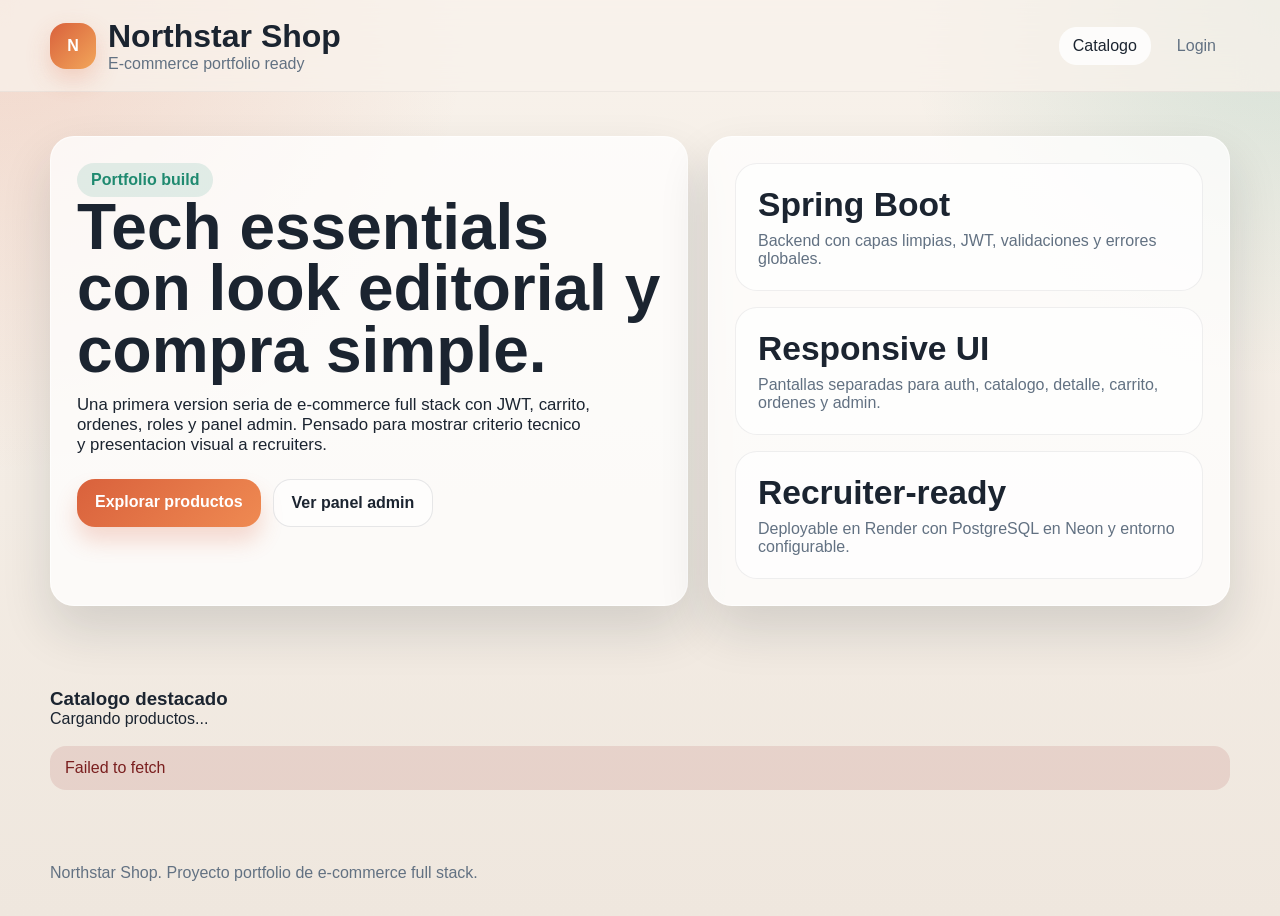
==== frontend/admin.html @ 26df7581 "Initial portfolio e-commerce" ====
<!DOCTYPE html>
<html lang="es">
<head>
    <meta charset="UTF-8">
    <meta name="viewport" content="width=device-width, initial-scale=1.0">
    <title>Northstar Shop | Admin</title>
    <link rel="stylesheet" href="css/styles.css">
</head>
<body>
    <header class="topbar">
        <div class="shell topbar-inner">
            <a class="brand" href="index.html">
                <div class="brand-mark">N</div>
                <div class="brand-copy">
                    <h1>Northstar Shop</h1>
                    <p>Panel administrativo</p>
                </div>
            </a>
            <nav class="nav-links" data-auth-links></nav>
        </div>
    </header>

    <main class="admin-wrapper">
        <div class="shell">
            <div class="section-head">
                <div>
                    <h3>Panel admin</h3>
                    <p>Alta y baja de categorias y productos para mostrar permisos por rol.</p>
                </div>
            </div>
            <div id="adminMessage" class="message"></div>

            <section class="admin-grid">
                <article class="panel-card">
                    <h4>Nueva categoria</h4>
                    <form id="categoryForm" class="form-grid">
                        <input id="categoryId" type="hidden">
                        <div class="field">
                            <label for="categoryName">Nombre</label>
                            <input id="categoryName" required>
                        </div>
                        <div class="field">
                            <label for="categoryDescription">Descripcion</label>
                            <textarea id="categoryDescription" required></textarea>
                        </div>
                        <button class="btn" type="submit">Guardar categoria</button>
                    </form>
                </article>

                <article class="panel-card">
                    <h4>Nuevo producto</h4>
                    <form id="productForm" class="form-grid">
                        <input id="productId" type="hidden">
                        <div class="field">
                            <label for="productName">Nombre</label>
                            <input id="productName" required>
                        </div>
                        <div class="field">
                            <label for="productDescription">Descripcion</label>
                            <textarea id="productDescription" required></textarea>
                        </div>
                        <div class="split-2">
                            <div class="field">
                                <label for="productPrice">Precio</label>
                                <input id="productPrice" type="number" min="0.01" step="0.01" required>
                            </div>
                            <div class="field">
                                <label for="productStock">Stock</label>
                                <input id="productStock" type="number" min="0" required>
                            </div>
                        </div>
                        <div class="field">
                            <label for="productImageUrl">Image URL</label>
                            <input id="productImageUrl" type="url" required>
                        </div>
                        <div class="field">
                            <label for="productCategoryId">Categoria</label>
                            <select id="productCategoryId" required></select>
                        </div>
                        <button class="btn" type="submit">Guardar producto</button>
                    </form>
                </article>
            </section>

            <section class="section">
                <div class="product-grid">
                    <article class="panel-card">
                        <h4>Categorias</h4>
                        <div class="table-shell">
                            <table>
                                <thead>
                                    <tr><th>Nombre</th><th>Descripcion</th><th>Acciones</th></tr>
                                </thead>
                                <tbody id="adminCategories"></tbody>
                            </table>
                        </div>
                    </article>

                    <article class="panel-card">
                        <h4>Productos</h4>
                        <div class="table-shell">
                            <table>
                                <thead>
                                    <tr><th>Nombre</th><th>Categoria</th><th>Precio</th><th>Stock</th><th>Acciones</th></tr>
                                </thead>
                                <tbody id="adminProducts"></tbody>
                            </table>
                        </div>
                    </article>
                </div>
            </section>
        </div>
    </main>

    <script src="js/config.js"></script>
    <script src="js/common.js"></script>
    <script src="js/admin.js"></script>
</body>
</html>
---- frontend/css/styles.css ----
:root {
    --bg: #f4efe8;
    --surface: rgba(255, 255, 255, 0.72);
    --surface-strong: #fffaf5;
    --surface-dark: #1d2935;
    --text: #1b2430;
    --muted: #627182;
    --line: rgba(27, 36, 48, 0.09);
    --primary: #d9613c;
    --primary-dark: #b64727;
    --accent: #1f8a70;
    --shadow: 0 24px 50px rgba(23, 33, 43, 0.14);
    --radius: 24px;
    --radius-sm: 16px;
    --container: 1180px;
}

* { box-sizing: border-box; }
html { scroll-behavior: smooth; }
body {
    margin: 0;
    font-family: "Segoe UI", "Helvetica Neue", sans-serif;
    color: var(--text);
    background:
        radial-gradient(circle at top left, rgba(217, 97, 60, 0.18), transparent 30%),
        radial-gradient(circle at top right, rgba(31, 138, 112, 0.16), transparent 24%),
        linear-gradient(180deg, #f8f2eb 0%, #efe7de 100%);
    min-height: 100vh;
}
a { color: inherit; text-decoration: none; }
button, input, select, textarea { font: inherit; }
.shell { width: min(100% - 32px, var(--container)); margin: 0 auto; }
.topbar {
    position: sticky; top: 0; z-index: 50; backdrop-filter: blur(18px);
    background: rgba(248, 242, 235, 0.75); border-bottom: 1px solid rgba(27, 36, 48, 0.05);
}
.topbar-inner, .section-head, .cta-row, .pill-row, .nav-links, .quantity-row, .brand {
    display: flex; gap: 12px; flex-wrap: wrap;
}
.topbar-inner, .section-head { justify-content: space-between; align-items: end; }
.brand { align-items: center; }
.topbar-inner { padding: 18px 0; align-items: center; }
.brand-mark {
    width: 46px; height: 46px; border-radius: 16px; display: grid; place-items: center; color: white;
    font-weight: 800; background: linear-gradient(135deg, var(--primary), #f2a65a);
    box-shadow: 0 10px 24px rgba(217, 97, 60, 0.24);
}
.brand-copy h1, .brand-copy p, .section-head h3, .section-head p, .hero-copy h2, .hero-copy p { margin: 0; }
.brand-copy p, .meta, .helper-text, .empty-state, .notice { color: var(--muted); }
.nav-links a, .nav-links button, .pill, .btn, .btn-outline, .btn-muted, .danger-btn {
    border-radius: 18px; cursor: pointer; transition: 0.2s ease;
}
.nav-links a, .nav-links button, .pill {
    border: 0; background: transparent; padding: 10px 14px; color: var(--muted);
}
.nav-links a:hover, .nav-links button:hover, .nav-links .active { color: var(--text); background: rgba(255,255,255,0.8); }
.hero, .auth-wrapper, .detail-wrapper, .cart-wrapper, .orders-wrapper, .admin-wrapper { padding: 44px 0 54px; }
.hero-grid, .detail-grid, .cart-layout, .split-2, .product-grid, .admin-grid, .order-grid {
    display: grid; gap: 20px;
}
.hero-grid, .detail-grid { grid-template-columns: 1.1fr 0.9fr; }
.cart-layout { grid-template-columns: 1.5fr 0.9fr; overflow: hidden; }
.split-2 { grid-template-columns: repeat(2, 1fr); }
.product-grid, .admin-grid, .order-grid { grid-template-columns: repeat(auto-fit, minmax(260px, 1fr)); }
.hero-panel, .glass-card, .product-card, .order-card, .panel-card, .auth-card, .detail-grid, .cart-layout {
    background: rgba(255,255,255,0.75); border: 1px solid rgba(255,255,255,0.65); border-radius: var(--radius); box-shadow: var(--shadow);
}
.hero-copy, .stats, .auth-card, .detail-copy, .cart-items, .cart-summary, .order-card, .panel-card { padding: 26px; }
.stats { display: grid; gap: 16px; }
.stat-card { background: rgba(255,255,255,0.65); border-radius: 22px; padding: 22px; border: 1px solid rgba(27,36,48,0.07); }
.stat-card strong { display: block; font-size: 2.1rem; margin-bottom: 8px; }
.eyebrow, .label {
    display: inline-flex; padding: 8px 14px; border-radius: 999px; font-weight: 700;
    background: rgba(31,138,112,0.12); color: var(--accent);
}
.hero-copy h2 { font-size: clamp(2.2rem, 5vw, 4.2rem); line-height: 0.96; margin-bottom: 14px; }
.hero-copy p { margin-bottom: 24px; font-size: 1.05rem; max-width: 55ch; }
.btn, .btn-outline, .btn-muted, .danger-btn { border: 0; padding: 14px 18px; font-weight: 700; }
.btn { background: linear-gradient(135deg, var(--primary), #ef8a52); color: white; box-shadow: 0 14px 22px rgba(217,97,60,0.22); }
.btn-outline { border: 1px solid rgba(27,36,48,0.1); background: rgba(255,255,255,0.55); color: var(--text); }
.btn-muted { background: rgba(27,36,48,0.06); color: var(--text); }
.danger-btn { background: #982f2f; color: #fff; }
.pill { border: 1px solid rgba(27,36,48,0.08); background: rgba(255,255,255,0.55); }
.pill.active { background: var(--surface-dark); color: white; }
.section { padding: 28px 0 42px; }
.section-head { margin-bottom: 18px; }
.product-card { overflow: hidden; }
.product-card img, .detail-image img { width: 100%; height: 230px; object-fit: cover; display: block; }
.product-copy { padding: 18px; }
.price { font-size: 1.45rem; font-weight: 800; margin: 14px 0 10px; }
.stack, .form-grid, .field { display: grid; gap: 14px; }
.auth-card { width: min(100%, 520px); margin: 0 auto; }
.field label { font-size: 0.92rem; color: var(--muted); font-weight: 600; }
.field input, .field textarea, .field select {
    width: 100%; border: 1px solid rgba(27,36,48,0.1); background: rgba(255,255,255,0.86);
    padding: 14px 16px; border-radius: 16px; outline: none;
}
.field textarea { min-height: 120px; resize: vertical; }
.message { padding: 13px 15px; border-radius: 16px; display: none; margin-bottom: 14px; }
.message.error { display: block; background: rgba(152,47,47,0.12); color: #7a1f1f; }
.message.success { display: block; background: rgba(31,138,112,0.12); color: #13614f; }
.cart-summary { background: rgba(29,41,53,0.96); color: white; }
.cart-item {
    display: grid; grid-template-columns: 88px 1fr auto; gap: 16px; padding: 16px 0; border-bottom: 1px solid var(--line);
}
.cart-item img { width: 88px; height: 88px; object-fit: cover; border-radius: 18px; }
.table-shell { overflow-x: auto; }
table { width: 100%; border-collapse: collapse; }
th, td { text-align: left; padding: 14px 8px; border-bottom: 1px solid var(--line); }
.footer { padding: 18px 0 34px; color: var(--muted); }

@media (max-width: 960px) {
    .hero-grid, .detail-grid, .cart-layout { grid-template-columns: 1fr; }
}

@media (max-width: 720px) {
    .topbar-inner, .section-head { align-items: start; flex-direction: column; }
    .split-2 { grid-template-columns: 1fr; }
    .cart-item { grid-template-columns: 1fr; }
}
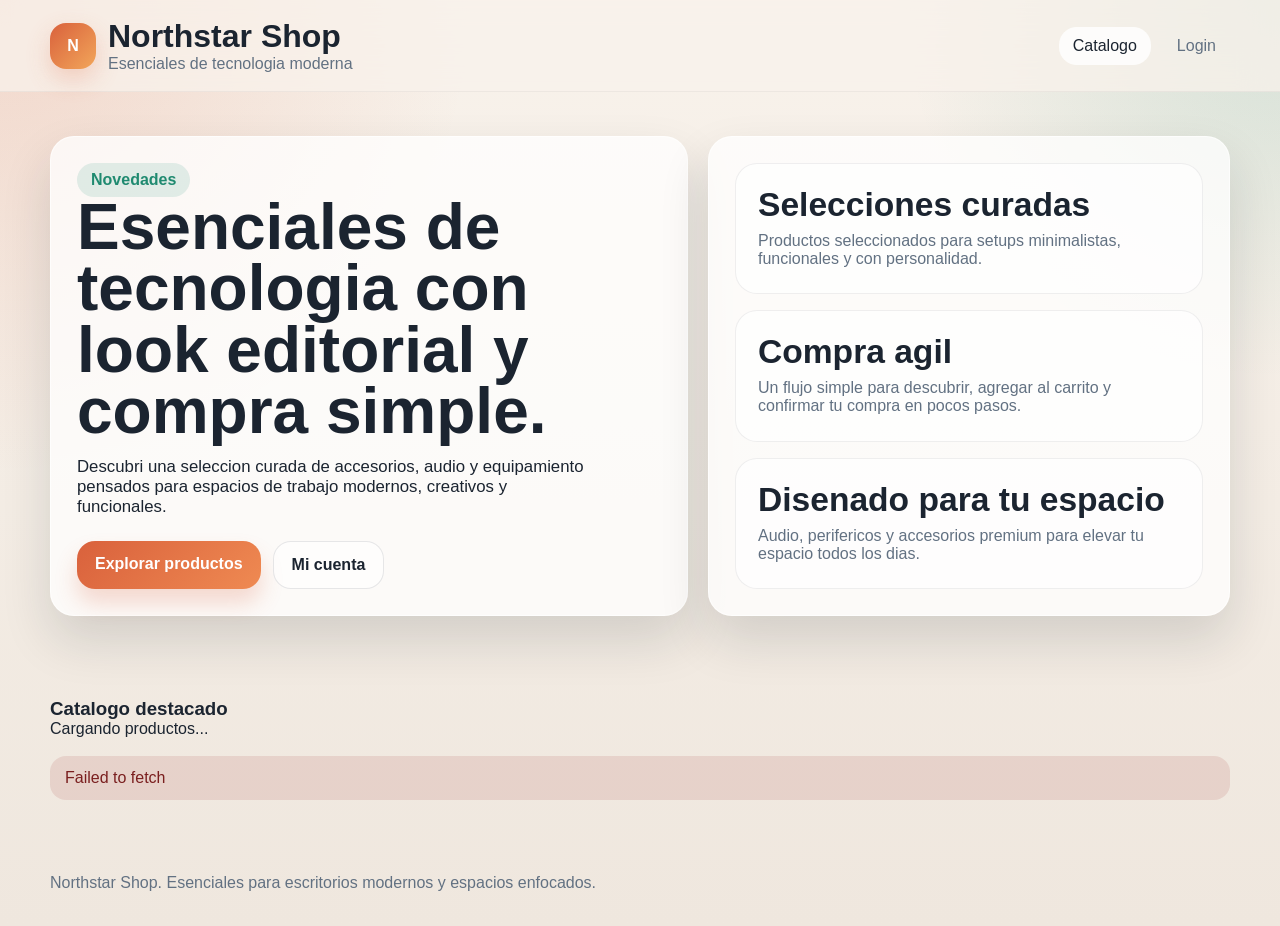
==== commit 1d46f5fc: "Translate storefront copy to Spanish" ====
--- a/frontend/admin.html
+++ b/frontend/admin.html
@@ -3,7 +3,7 @@
 <head>
     <meta charset="UTF-8">
     <meta name="viewport" content="width=device-width, initial-scale=1.0">
-    <title>Northstar Shop | Admin</title>
+    <title>Northstar Shop | Administracion</title>
     <link rel="stylesheet" href="css/styles.css">
 </head>
 <body>
@@ -25,7 +25,7 @@
             <div class="section-head">
                 <div>
                     <h3>Panel admin</h3>
-                    <p>Alta y baja de categorias y productos para mostrar permisos por rol.</p>
+                    <p>Gestiona el catalogo, organiza categorias y mantene actualizada la tienda.</p>
                 </div>
             </div>
             <div id="adminMessage" class="message"></div>
@@ -70,7 +70,7 @@
                             </div>
                         </div>
                         <div class="field">
-                            <label for="productImageUrl">Image URL</label>
+                            <label for="productImageUrl">URL de imagen</label>
                             <input id="productImageUrl" type="url" required>
                         </div>
                         <div class="field">
